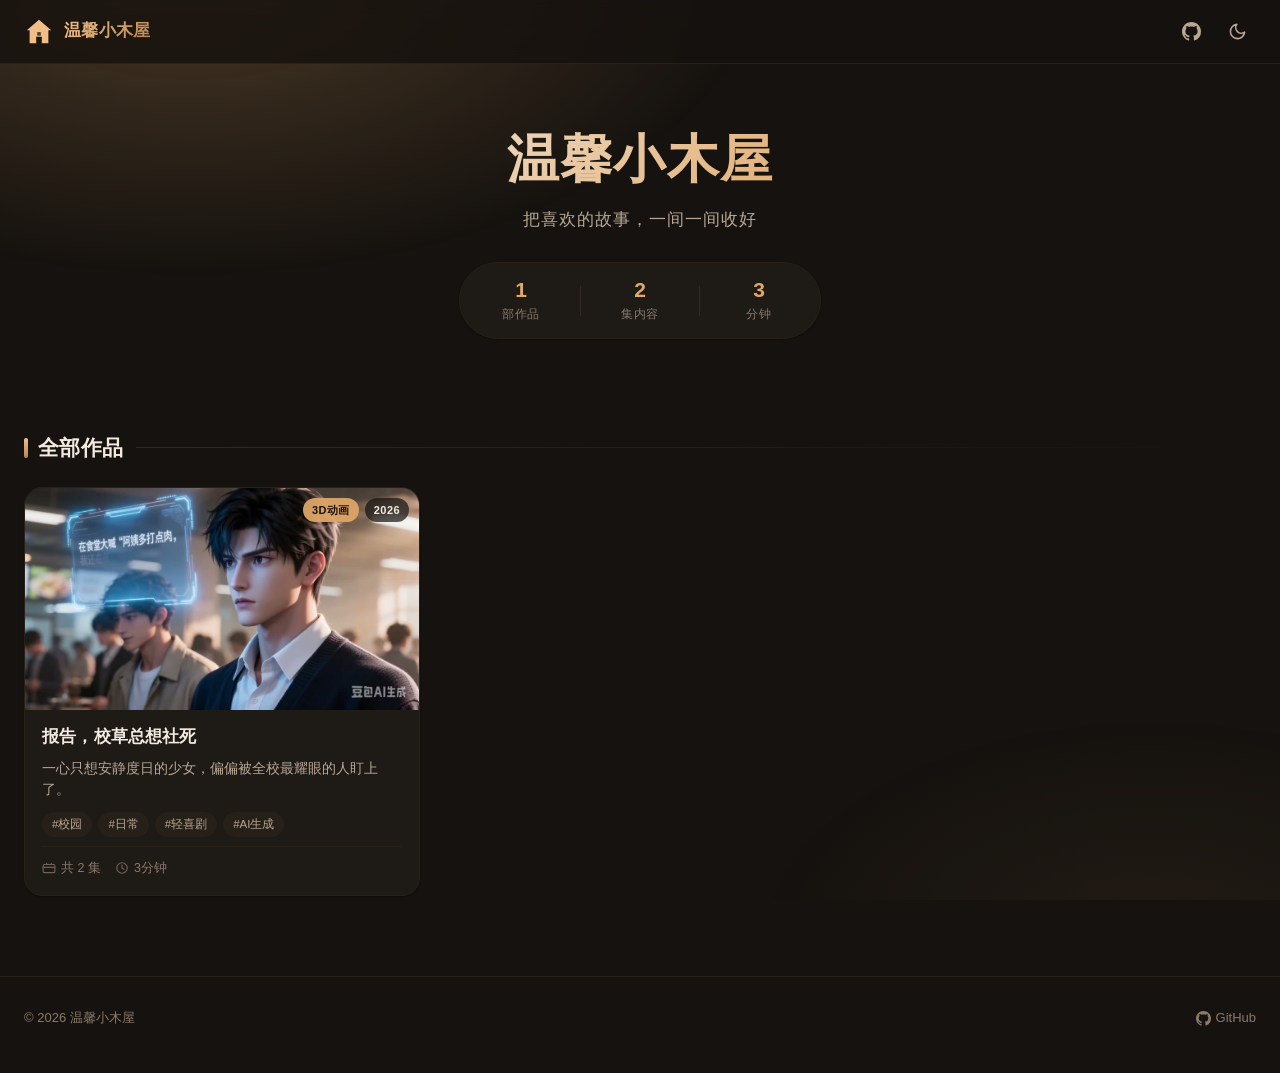
==== index.html @ 58aec969 "缓冲提示改为定时刷新，加载百分比不再卡住不动" ====
<!DOCTYPE html>
<html lang="zh-CN" data-theme="dark">
<head>
  <meta charset="UTF-8" />
  <meta name="viewport" content="width=device-width, initial-scale=1.0, viewport-fit=cover" />
  <title>温馨小木屋 · 我的动画作品</title>
  <meta name="description" content="温馨小木屋 —— 收录 AI 制作的动画短片作品，欢迎来看。" />
  <meta name="theme-color" content="#15120f" />
  <meta name="author" content="hi3612" />

  <!-- 分享到社交平台时的预览信息 -->
  <meta property="og:type" content="website" />
  <meta property="og:title" content="温馨小木屋 · 我的动画作品" />
  <meta property="og:description" content="把喜欢的故事，一间一间收好" />
  <meta property="og:url" content="https://hi3612.github.io" />

  <link rel="stylesheet" href="css/style.css?v=8" />
  <link rel="icon" href="data:image/svg+xml,%3Csvg xmlns='http://www.w3.org/2000/svg' viewBox='0 0 32 32'%3E%3Cpath d='M16 3 L29 14 L26 14 L26 28 L19 28 L19 21 L13 21 L13 28 L6 28 L6 14 L3 14 Z' fill='%23e0a869'/%3E%3C/svg%3E" />

  <!-- 在页面渲染前就把主题定好，避免闪白 -->
  <script>
    (function () {
      try {
        var saved = localStorage.getItem('wxm_theme');
        if (saved === 'light' || saved === 'dark') {
          document.documentElement.setAttribute('data-theme', saved);
        }
      } catch (e) {}
    })();
  </script>
</head>
<body>

  <!-- ============ 顶部导航 ============ -->
  <nav class="nav">
    <div class="nav-inner">
      <a class="nav-logo" href="index.html">
        <svg class="nav-logo-icon" viewBox="0 0 32 32" fill="none" aria-hidden="true">
          <path d="M16 3 L29 14 L26 14 L26 28 L19 28 L19 21 L13 21 L13 28 L6 28 L6 14 L3 14 Z"
                fill="url(#roofGrad)" />
          <rect x="14" y="16" width="4" height="4" rx="0.8" fill="#1a1408" opacity="0.7" />
          <defs>
            <linearGradient id="roofGrad" x1="0" y1="0" x2="32" y2="32">
              <stop offset="0%" stop-color="#f2c08a" />
              <stop offset="100%" stop-color="#c4773a" />
            </linearGradient>
          </defs>
        </svg>
        <span class="nav-logo-text" id="navSiteName">温馨小木屋</span>
      </a>

      <div class="nav-spacer"></div>

      <div class="nav-actions">
        <a class="icon-btn" id="githubLink" href="https://github.com" target="_blank" rel="noopener"
           title="去我的 GitHub 主页" aria-label="GitHub 主页">
          <svg viewBox="0 0 16 16" fill="currentColor" aria-hidden="true">
            <path d="M8 0C3.58 0 0 3.58 0 8c0 3.54 2.29 6.53 5.47 7.59.4.07.55-.17.55-.38 0-.19-.01-.82-.01-1.49-2.01.37-2.53-.49-2.69-.94-.09-.23-.48-.94-.82-1.13-.28-.15-.68-.52-.01-.53.63-.01 1.08.58 1.23.82.72 1.21 1.87.87 2.33.66.07-.52.28-.87.51-1.07-1.78-.2-3.64-.89-3.64-3.95 0-.87.31-1.59.82-2.15-.08-.2-.36-1.02.08-2.12 0 0 .67-.21 2.2.82.64-.18 1.32-.27 2-.27.68 0 1.36.09 2 .27 1.53-1.04 2.2-.82 2.2-.82.44 1.1.16 1.92.08 2.12.51.56.82 1.27.82 2.15 0 3.07-1.87 3.75-3.65 3.95.29.25.54.73.54 1.48 0 1.07-.01 1.93-.01 2.2 0 .21.15.46.55.38A8.01 8.01 0 0 0 16 8c0-4.42-3.58-8-8-8z"/>
          </svg>
        </a>

        <button class="icon-btn" id="themeToggle" title="切换浅色 / 深色" aria-label="切换主题">
          <svg class="theme-icon-sun" viewBox="0 0 24 24" fill="none" stroke="currentColor"
               stroke-width="2" stroke-linecap="round" stroke-linejoin="round" aria-hidden="true">
            <circle cx="12" cy="12" r="4.5" />
            <path d="M12 2v2M12 20v2M4.2 4.2l1.4 1.4M18.4 18.4l1.4 1.4M2 12h2M20 12h2M4.2 19.8l1.4-1.4M18.4 5.6l1.4-1.4" />
          </svg>
          <svg class="theme-icon-moon" viewBox="0 0 24 24" fill="none" stroke="currentColor"
               stroke-width="2" stroke-linecap="round" stroke-linejoin="round" aria-hidden="true">
            <path d="M21 12.8A9 9 0 1 1 11.2 3a7 7 0 0 0 9.8 9.8z" />
          </svg>
        </button>
      </div>
    </div>
  </nav>

  <!-- ============ 主体 ============ -->
  <main class="page">

    <!-- 顶部欢迎区 -->
    <header class="hero">
      <h1 class="hero-title" id="heroTitle">温馨小木屋</h1>
      <p class="hero-tagline" id="heroTagline">把喜欢的故事，一间一间收好</p>

      <div class="hero-stats" id="heroStats">
        <div class="hero-stat">
          <span class="hero-stat-num" id="statWorks">0</span>
          <span class="hero-stat-label">部作品</span>
        </div>
        <div class="hero-stat-divider"></div>
        <div class="hero-stat">
          <span class="hero-stat-num" id="statEps">0</span>
          <span class="hero-stat-label">集内容</span>
        </div>
        <div class="hero-stat-divider"></div>
        <div class="hero-stat">
          <span class="hero-stat-num" id="statTime">0</span>
          <span class="hero-stat-label">分钟</span>
        </div>
      </div>
    </header>

    <!-- 继续观看（没有观看记录时自动隐藏） -->
    <section id="continueSection" style="display: none;">
      <div class="section-head">
        <h2 class="section-title">继续观看</h2>
        <div class="section-line"></div>
      </div>
      <a class="continue-card" id="continueCard" href="#">
        <div class="continue-thumb">
          <img id="continueThumb" src="" alt="" />
        </div>
        <div class="continue-info">
          <div class="continue-title" id="continueTitle"></div>
          <div class="continue-meta" id="continueMeta"></div>
          <div class="continue-bar">
            <div class="continue-bar-fill" id="continueBarFill"></div>
          </div>
        </div>
        <div class="continue-go">
          <svg viewBox="0 0 24 24" fill="currentColor" aria-hidden="true">
            <path d="M8 5.5v13l11-6.5z" />
          </svg>
          <span>接着看</span>
        </div>
      </a>
    </section>

    <!-- 作品列表 -->
    <section>
      <div class="section-head">
        <h2 class="section-title">全部作品</h2>
        <div class="section-line"></div>
      </div>

      <div class="works-grid" id="worksGrid"></div>

      <div class="empty-state" id="emptyState" style="display: none;">
        <svg viewBox="0 0 24 24" fill="none" stroke="currentColor" stroke-width="1.5"
             stroke-linecap="round" stroke-linejoin="round" aria-hidden="true">
          <path d="M3 10.5 L12 3 L21 10.5 V20 a1 1 0 0 1 -1 1 H4 a1 1 0 0 1 -1 -1 Z" />
          <path d="M9 21 V14 h6 v7" />
        </svg>
        <p>小木屋还空着，作品正在路上～</p>
      </div>
    </section>

  </main>

  <!-- ============ 页脚 ============ -->
  <footer class="site-footer">
    <span>© <span id="footerYear">2026</span> 温馨小木屋</span>
    <div class="footer-spacer"></div>
    <a class="footer-link" id="footerGithub" href="https://github.com" target="_blank" rel="noopener">
      <svg viewBox="0 0 16 16" fill="currentColor" aria-hidden="true">
        <path d="M8 0C3.58 0 0 3.58 0 8c0 3.54 2.29 6.53 5.47 7.59.4.07.55-.17.55-.38 0-.19-.01-.82-.01-1.49-2.01.37-2.53-.49-2.69-.94-.09-.23-.48-.94-.82-1.13-.28-.15-.68-.52-.01-.53.63-.01 1.08.58 1.23.82.72 1.21 1.87.87 2.33.66.07-.52.28-.87.51-1.07-1.78-.2-3.64-.89-3.64-3.95 0-.87.31-1.59.82-2.15-.08-.2-.36-1.02.08-2.12 0 0 .67-.21 2.2.82.64-.18 1.32-.27 2-.27.68 0 1.36.09 2 .27 1.53-1.04 2.2-.82 2.2-.82.44 1.1.16 1.92.08 2.12.51.56.82 1.27.82 2.15 0 3.07-1.87 3.75-3.65 3.95.29.25.54.73.54 1.48 0 1.07-.01 1.93-.01 2.2 0 .21.15.46.55.38A8.01 8.01 0 0 0 16 8c0-4.42-3.58-8-8-8z"/>
      </svg>
      <span>GitHub</span>
    </a>
  </footer>

  <!-- 返回顶部 -->
  <button class="to-top" id="toTop" title="回到顶部" aria-label="回到顶部">
    <svg viewBox="0 0 24 24" fill="none" stroke="currentColor" stroke-width="2"
         stroke-linecap="round" stroke-linejoin="round" aria-hidden="true">
      <path d="M12 19V5M5 12l7-7 7 7" />
    </svg>
  </button>

  <script src="js/data.js?v=8"></script>
  <script src="js/common.js?v=8"></script>
  <script src="js/home.js?v=8"></script>
</body>
</html>
---- css/style.css ----
/* =========================================================
   《温馨小木屋》样式表
   配色：暖木色系，默认深色主题（看电影不刺眼）
   作者：为 hi3612 定制
   ========================================================= */

/* ---------- 主题变量 ---------- */
:root {
  /* 深色主题（默认）—— 像傍晚的木屋，壁炉还亮着 */
  --bg: #15120f;
  --bg-soft: #1c1815;
  --surface: #1e1a16;
  --surface-2: #262019;
  --surface-hover: #2c251d;
  --border: #322a22;
  --border-soft: #272119;

  --primary: #e0a869;
  --primary-bright: #f2c08a;
  --primary-dim: #b8844c;
  --primary-glow: rgba(224, 168, 105, 0.32);

  --text: #f3ebe0;
  --text-soft: #b8a795;
  --text-dim: #8a7a6a;

  --danger: #e06c5f;
  --success: #7fb069;

  --shadow-sm: 0 1px 2px rgba(0, 0, 0, 0.35);
  --shadow-md: 0 4px 16px rgba(0, 0, 0, 0.4);
  --shadow-lg: 0 12px 40px rgba(0, 0, 0, 0.5);
  --shadow-glow: 0 0 0 1px rgba(224, 168, 105, 0.2), 0 8px 32px rgba(224, 168, 105, 0.12);

  --radius-sm: 6px;
  --radius: 12px;
  --radius-lg: 18px;
  --radius-full: 999px;

  --nav-height: 64px;
  --content-max: 1400px;

  --ease: cubic-bezier(0.4, 0, 0.2, 1);
  --ease-out: cubic-bezier(0.16, 1, 0.3, 1);
  --transition: 0.25s var(--ease);

  --font-sans: -apple-system, BlinkMacSystemFont, 'Segoe UI', 'PingFang SC',
    'Hiragino Sans GB', 'Microsoft YaHei', 'Source Han Sans SC', 'Noto Sans CJK SC',
    'Helvetica Neue', Arial, sans-serif;
  --font-mono: 'SF Mono', 'Cascadia Code', Consolas, 'Courier New', monospace;
}

/* 浅色主题 —— 清晨的木屋，阳光从窗户照进来 */
[data-theme='light'] {
  --bg: #fbf6f0;
  --bg-soft: #f5ede3;
  --surface: #ffffff;
  --surface-2: #f9f3eb;
  --surface-hover: #f2e8dc;
  --border: #e6d9c9;
  --border-soft: #efe5d8;

  --primary: #c4773a;
  --primary-bright: #a85f28;
  --primary-dim: #e0a869;
  --primary-glow: rgba(196, 119, 58, 0.2);

  --text: #2e2418;
  --text-soft: #6d5c4a;
  --text-dim: #9a8875;

  --shadow-sm: 0 1px 2px rgba(90, 70, 50, 0.08);
  --shadow-md: 0 4px 16px rgba(90, 70, 50, 0.1);
  --shadow-lg: 0 12px 40px rgba(90, 70, 50, 0.14);
  --shadow-glow: 0 0 0 1px rgba(196, 119, 58, 0.15), 0 8px 32px rgba(196, 119, 58, 0.1);
}

/* ---------- 基础重置 ---------- */
*,
*::before,
*::after {
  box-sizing: border-box;
}

html {
  -webkit-text-size-adjust: 100%;
  scroll-behavior: smooth;
}

body {
  margin: 0;
  padding: 0;
  background: var(--bg);
  color: var(--text);
  font-family: var(--font-sans);
  font-size: 15px;
  line-height: 1.65;
  -webkit-font-smoothing: antialiased;
  -moz-osx-font-smoothing: grayscale;
  min-height: 100vh;
  transition: background-color 0.4s var(--ease), color 0.4s var(--ease);
}

/* 背景上淡淡的木纹光晕 */
body::before {
  content: '';
  position: fixed;
  inset: 0;
  pointer-events: none;
  z-index: 0;
  background:
    radial-gradient(ellipse 900px 500px at 15% -5%, var(--primary-glow), transparent 65%),
    radial-gradient(ellipse 700px 400px at 90% 105%, rgba(224, 168, 105, 0.08), transparent 60%);
  opacity: 0.85;
  transition: opacity 0.4s var(--ease);
}

[data-theme='light'] body::before {
  opacity: 0.5;
}

img {
  max-width: 100%;
  display: block;
}

a {
  color: inherit;
  text-decoration: none;
}

button {
  font-family: inherit;
  font-size: inherit;
  border: none;
  background: none;
  cursor: pointer;
  color: inherit;
}

/* 键盘无障碍：只在键盘操作时显示焦点环 */
:focus-visible {
  outline: 2px solid var(--primary);
  outline-offset: 2px;
  border-radius: var(--radius-sm);
}

/* 美化滚动条 */
::-webkit-scrollbar {
  width: 10px;
  height: 10px;
}
::-webkit-scrollbar-track {
  background: transparent;
}
::-webkit-scrollbar-thumb {
  background: var(--border);
  border-radius: var(--radius-full);
  border: 2px solid var(--bg);
}
::-webkit-scrollbar-thumb:hover {
  background: var(--primary-dim);
}

/* ---------- 顶部导航栏 ---------- */
.nav {
  position: sticky;
  top: 0;
  z-index: 100;
  height: var(--nav-height);
  display: flex;
  align-items: center;
  gap: 16px;
  padding: 0 24px;
  background: color-mix(in srgb, var(--bg) 82%, transparent);
  backdrop-filter: blur(16px) saturate(1.4);
  -webkit-backdrop-filter: blur(16px) saturate(1.4);
  border-bottom: 1px solid var(--border-soft);
}

.nav-inner {
  width: 100%;
  max-width: var(--content-max);
  margin: 0 auto;
  display: flex;
  align-items: center;
  gap: 16px;
}

.nav-logo {
  display: flex;
  align-items: center;
  gap: 10px;
  font-size: 17px;
  font-weight: 700;
  letter-spacing: 0.02em;
  white-space: nowrap;
  flex-shrink: 0;
}

.nav-logo-icon {
  width: 30px;
  height: 30px;
  flex-shrink: 0;
}

.nav-logo-text {
  background: linear-gradient(135deg, var(--primary-bright), var(--primary-dim));
  -webkit-background-clip: text;
  background-clip: text;
  -webkit-text-fill-color: transparent;
}

.nav-spacer {
  flex: 1;
}

.nav-actions {
  display: flex;
  align-items: center;
  gap: 8px;
  flex-shrink: 0;
}

/* 圆形图标按钮 */
.icon-btn {
  width: 38px;
  height: 38px;
  border-radius: var(--radius-full);
  display: flex;
  align-items: center;
  justify-content: center;
  color: var(--text-soft);
  transition: background-color var(--transition), color var(--transition),
    transform 0.15s var(--ease);
}

.icon-btn:hover {
  background: var(--surface-2);
  color: var(--primary);
}

.icon-btn:active {
  transform: scale(0.92);
}

.icon-btn svg {
  width: 19px;
  height: 19px;
}

/* 文字按钮 */
.btn {
  display: inline-flex;
  align-items: center;
  justify-content: center;
  gap: 7px;
  padding: 9px 18px;
  border-radius: var(--radius-full);
  font-size: 14px;
  font-weight: 600;
  white-space: nowrap;
  transition: all var(--transition);
  border: 1px solid transparent;
}

.btn svg {
  width: 17px;
  height: 17px;
  flex-shrink: 0;
}

.btn-primary {
  background: linear-gradient(135deg, var(--primary), var(--primary-dim));
  color: #1a1408;
  box-shadow: 0 2px 12px var(--primary-glow);
}

[data-theme='light'] .btn-primary {
  color: #fff;
}

.btn-primary:hover {
  filter: brightness(1.1);
  box-shadow: 0 4px 20px var(--primary-glow);
  transform: translateY(-1px);
}

.btn-ghost {
  background: var(--surface-2);
  color: var(--text-soft);
  border-color: var(--border);
}

.btn-ghost:hover {
  background: var(--surface-hover);
  color: var(--primary);
  border-color: var(--primary-dim);
}

.btn:active {
  transform: translateY(0) scale(0.98);
}

/* ---------- 页面容器 ---------- */
.page {
  position: relative;
  z-index: 1;
  max-width: var(--content-max);
  margin: 0 auto;
  padding: 0 24px 80px;
}

/* ---------- 首页 Hero 区 ---------- */
.hero {
  padding: 64px 0 48px;
  text-align: center;
}

.hero-title {
  font-size: clamp(32px, 6vw, 52px);
  font-weight: 800;
  letter-spacing: 0.02em;
  margin: 0 0 16px;
  line-height: 1.2;
  background: linear-gradient(135deg, var(--text) 20%, var(--primary) 70%, var(--primary-dim));
  -webkit-background-clip: text;
  background-clip: text;
  -webkit-text-fill-color: transparent;
}

.hero-tagline {
  font-size: clamp(14px, 2vw, 17px);
  color: var(--text-soft);
  margin: 0 0 28px;
  letter-spacing: 0.06em;
}

.hero-stats {
  display: inline-flex;
  align-items: center;
  gap: 28px;
  padding: 14px 30px;
  background: var(--surface);
  border: 1px solid var(--border-soft);
  border-radius: var(--radius-full);
  box-shadow: var(--shadow-sm);
}

.hero-stat {
  display: flex;
  flex-direction: column;
  align-items: center;
  gap: 2px;
  min-width: 62px;
}

.hero-stat-num {
  font-size: 21px;
  font-weight: 700;
  color: var(--primary);
  font-variant-numeric: tabular-nums;
  line-height: 1.2;
}

.hero-stat-label {
  font-size: 11.5px;
  color: var(--text-dim);
  letter-spacing: 0.08em;
}

.hero-stat-divider {
  width: 1px;
  height: 30px;
  background: var(--border);
}

/* ---------- 区块标题 ---------- */
.section-head {
  display: flex;
  align-items: center;
  gap: 12px;
  margin: 44px 0 22px;
}

.section-title {
  font-size: 21px;
  font-weight: 700;
  margin: 0;
  letter-spacing: 0.02em;
  display: flex;
  align-items: center;
  gap: 10px;
}

.section-title::before {
  content: '';
  width: 4px;
  height: 20px;
  border-radius: var(--radius-full);
  background: linear-gradient(180deg, var(--primary-bright), var(--primary-dim));
}

.section-line {
  flex: 1;
  height: 1px;
  background: linear-gradient(90deg, var(--border), transparent);
}

/* ---------- 作品卡片网格 ---------- */
.works-grid {
  display: grid;
  grid-template-columns: repeat(auto-fill, minmax(300px, 1fr));
  gap: 22px;
}

.work-card {
  position: relative;
  display: flex;
  flex-direction: column;
  background: var(--surface);
  border: 1px solid var(--border-soft);
  border-radius: var(--radius-lg);
  overflow: hidden;
  box-shadow: var(--shadow-sm);
  transition: transform 0.35s var(--ease-out), box-shadow 0.35s var(--ease-out),
    border-color 0.35s var(--ease);
  cursor: pointer;
  animation: card-in 0.55s var(--ease-out) backwards;
}

@keyframes card-in {
  from {
    opacity: 0;
    transform: translateY(18px);
  }
  to {
    opacity: 1;
    transform: translateY(0);
  }
}

.work-card:hover {
  transform: translateY(-6px);
  box-shadow: var(--shadow-lg), var(--shadow-glow);
  border-color: var(--primary-dim);
}

.work-cover-wrap {
  position: relative;
  aspect-ratio: 16 / 9;
  overflow: hidden;
  background: linear-gradient(135deg, var(--surface-2), var(--bg-soft));
}

.work-cover {
  width: 100%;
  height: 100%;
  object-fit: cover;
  transition: transform 0.6s var(--ease-out), filter 0.4s var(--ease);
}

.work-card:hover .work-cover {
  transform: scale(1.06);
}

/* 封面加载失败时的占位 */
.work-cover-fallback {
  position: absolute;
  inset: 0;
  display: flex;
  align-items: center;
  justify-content: center;
  flex-direction: column;
  gap: 10px;
  color: var(--text-dim);
  background: linear-gradient(135deg, var(--surface-2), var(--bg-soft));
}

.work-cover-fallback svg {
  width: 40px;
  height: 40px;
  opacity: 0.4;
}

/* 悬停时浮现的播放按钮 */
.work-play {
  position: absolute;
  inset: 0;
  display: flex;
  align-items: center;
  justify-content: center;
  background: linear-gradient(180deg, transparent 30%, rgba(0, 0, 0, 0.55));
  opacity: 0;
  transition: opacity 0.35s var(--ease);
}

.work-card:hover .work-play {
  opacity: 1;
}

.work-play-btn {
  width: 56px;
  height: 56px;
  border-radius: var(--radius-full);
  background: color-mix(in srgb, var(--primary) 92%, transparent);
  display: flex;
  align-items: center;
  justify-content: center;
  box-shadow: 0 6px 24px rgba(0, 0, 0, 0.4);
  transform: scale(0.8);
  transition: transform 0.35s var(--ease-out);
}

.work-card:hover .work-play-btn {
  transform: scale(1);
}

.work-play-btn svg {
  width: 24px;
  height: 24px;
  color: #1a1408;
  margin-left: 3px;
}

/* 封面右上角角标 */
.work-badges {
  position: absolute;
  top: 10px;
  right: 10px;
  display: flex;
  gap: 6px;
}

.badge {
  padding: 3px 9px;
  border-radius: var(--radius-full);
  font-size: 11px;
  font-weight: 600;
  letter-spacing: 0.04em;
  background: rgba(0, 0, 0, 0.62);
  color: #f3ebe0;
  backdrop-filter: blur(8px);
  -webkit-backdrop-filter: blur(8px);
}

.badge-primary {
  background: color-mix(in srgb, var(--primary) 92%, transparent);
  color: #1a1408;
}

.work-body {
  padding: 15px 17px 17px;
  display: flex;
  flex-direction: column;
  gap: 9px;
  flex: 1;
}

.work-title {
  font-size: 17px;
  font-weight: 700;
  margin: 0;
  line-height: 1.4;
  letter-spacing: 0.01em;
  transition: color var(--transition);
}

.work-card:hover .work-title {
  color: var(--primary);
}

.work-summary {
  font-size: 13.5px;
  color: var(--text-soft);
  margin: 0;
  line-height: 1.6;
  display: -webkit-box;
  -webkit-line-clamp: 2;
  line-clamp: 2;
  -webkit-box-orient: vertical;
  overflow: hidden;
  flex: 1;
}

.work-tags {
  display: flex;
  flex-wrap: wrap;
  gap: 6px;
  margin-top: 2px;
}

.tag {
  padding: 2px 9px;
  border-radius: var(--radius-full);
  font-size: 11.5px;
  color: var(--text-soft);
  background: var(--surface-2);
  border: 1px solid var(--border-soft);
  transition: all var(--transition);
}

.work-card:hover .tag {
  border-color: var(--border);
  color: var(--primary);
}

.work-meta {
  display: flex;
  align-items: center;
  gap: 14px;
  padding-top: 11px;
  margin-top: auto;
  border-top: 1px solid var(--border-soft);
  font-size: 12.5px;
  color: var(--text-dim);
}

.work-meta-item {
  display: flex;
  align-items: center;
  gap: 5px;
}

.work-meta-item svg {
  width: 14px;
  height: 14px;
  opacity: 0.75;
}

/* ---------- 继续观看 ---------- */
.continue-card {
  display: flex;
  align-items: center;
  gap: 16px;
  padding: 14px;
  background: var(--surface);
  border: 1px solid var(--border-soft);
  border-radius: var(--radius-lg);
  box-shadow: var(--shadow-sm);
  transition: transform 0.3s var(--ease-out), box-shadow 0.3s var(--ease-out),
    border-color 0.3s var(--ease);
  overflow: hidden;
}

.continue-card:hover {
  transform: translateY(-3px);
  border-color: var(--primary-dim);
  box-shadow: var(--shadow-md), var(--shadow-glow);
}

.continue-thumb {
  width: 160px;
  aspect-ratio: 16 / 9;
  border-radius: var(--radius);
  overflow: hidden;
  flex-shrink: 0;
  background: var(--surface-2);
}

.continue-thumb img {
  width: 100%;
  height: 100%;
  object-fit: cover;
}

.continue-info {
  flex: 1;
  min-width: 0;
  display: flex;
  flex-direction: column;
  gap: 7px;
}

.continue-title {
  font-size: 16px;
  font-weight: 700;
  letter-spacing: 0.01em;
  white-space: nowrap;
  overflow: hidden;
  text-overflow: ellipsis;
}

.continue-meta {
  font-size: 13px;
  color: var(--text-dim);
}

.continue-bar {
  height: 4px;
  border-radius: var(--radius-full);
  background: var(--surface-2);
  overflow: hidden;
  max-width: 320px;
}

.continue-bar-fill {
  height: 100%;
  width: 0;
  border-radius: var(--radius-full);
  background: linear-gradient(90deg, var(--primary-dim), var(--primary-bright));
  transition: width 0.6s var(--ease-out);
}

.continue-go {
  display: flex;
  align-items: center;
  gap: 7px;
  padding: 9px 18px;
  border-radius: var(--radius-full);
  background: linear-gradient(135deg, var(--primary), var(--primary-dim));
  color: #1a1408;
  font-size: 14px;
  font-weight: 700;
  flex-shrink: 0;
  transition: filter var(--transition);
  box-shadow: 0 2px 12px var(--primary-glow);
}

[data-theme='light'] .continue-go {
  color: #fff;
}

.continue-card:hover .continue-go {
  filter: brightness(1.1);
}

.continue-go svg {
  width: 16px;
  height: 16px;
}

/* 手机上的继续观看：缩略图变小，"接着看"只留图标 */
@media (max-width: 640px) {
  .continue-card {
    gap: 12px;
    padding: 11px;
  }

  .continue-thumb {
    width: 104px;
  }

  .continue-title {
    font-size: 14.5px;
  }

  .continue-meta {
    font-size: 12px;
  }

  .continue-go {
    padding: 8px 13px;
    font-size: 13px;
  }

  .continue-go span {
    display: none;
  }

  .continue-bar {
    max-width: none;
  }
}

/* ---------- 空状态 ---------- */
.empty-state {
  padding: 70px 24px;
  text-align: center;
  color: var(--text-dim);
  background: var(--surface);
  border: 1px dashed var(--border);
  border-radius: var(--radius-lg);
}

.empty-state svg {
  width: 52px;
  height: 52px;
  opacity: 0.3;
  margin-bottom: 14px;
}

.empty-state p {
  margin: 0;
  font-size: 14.5px;
}

/* =========================================================
   播放页
   ========================================================= */

.watch-layout {
  display: grid;
  grid-template-columns: minmax(0, 1fr) 372px;
  gap: 24px;
  padding-top: 22px;
  align-items: start;
}

/* ---------- 左侧：播放器区 ---------- */
.player-column {
  min-width: 0;
  display: flex;
  flex-direction: column;
  gap: 18px;
}

.player-shell {
  position: relative;
  width: 100%;
  aspect-ratio: 16 / 9;
  background: #000;
  border-radius: var(--radius);
  overflow: hidden;
  box-shadow: var(--shadow-lg);
  border: 1px solid var(--border-soft);
}

.player-shell video {
  width: 100%;
  height: 100%;
  display: block;
  background: #000;
  object-fit: contain;
}

/* 播放器加载遮罩 —— 半透明，让底下的封面图透出来 */
.player-loading {
  position: absolute;
  inset: 0;
  display: none;
  align-items: center;
  justify-content: center;
  flex-direction: column;
  gap: 14px;
  background: rgba(0, 0, 0, 0.42);
  color: #f3ebe0;
  z-index: 5;
}

.player-loading.show {
  display: flex;
}

.spinner {
  width: 42px;
  height: 42px;
  border: 3px solid rgba(243, 235, 224, 0.2);
  border-top-color: var(--primary);
  border-radius: 50%;
  animation: spin 0.9s linear infinite;
}

@keyframes spin {
  to {
    transform: rotate(360deg);
  }
}

.player-loading-text {
  font-size: 13.5px;
  letter-spacing: 0.05em;
  color: rgba(243, 235, 224, 0.85);
}

/* 视频出错提示 */
.player-error {
  position: absolute;
  inset: 0;
  display: none;
  align-items: center;
  justify-content: center;
  flex-direction: column;
  gap: 12px;
  padding: 30px;
  text-align: center;
  background: rgba(20, 12, 8, 0.94);
  color: #f3ebe0;
  z-index: 6;
}

.player-error.show {
  display: flex;
}

.player-error svg {
  width: 44px;
  height: 44px;
  color: var(--danger);
}

.player-error-title {
  font-size: 16px;
  font-weight: 700;
}

.player-error-desc {
  font-size: 13px;
  color: rgba(243, 235, 224, 0.65);
  max-width: 420px;
  line-height: 1.7;
}

.player-error-path {
  font-family: var(--font-mono);
  font-size: 12px;
  padding: 3px 9px;
  background: rgba(255, 255, 255, 0.08);
  border-radius: var(--radius-sm);
  word-break: break-all;
}

/* 自动连播提示条 */
.autonext-toast {
  position: absolute;
  left: 16px;
  bottom: 76px;
  display: none;
  align-items: center;
  gap: 12px;
  padding: 11px 16px;
  background: rgba(20, 16, 12, 0.93);
  border: 1px solid var(--border);
  border-radius: var(--radius);
  color: #f3ebe0;
  font-size: 13.5px;
  z-index: 7;
  box-shadow: var(--shadow-lg);
  animation: toast-in 0.35s var(--ease-out);
}

.autonext-toast.show {
  display: flex;
}

@keyframes toast-in {
  from {
    opacity: 0;
    transform: translateY(10px);
  }
  to {
    opacity: 1;
    transform: translateY(0);
  }
}

.autonext-countdown {
  font-weight: 700;
  color: var(--primary);
  font-variant-numeric: tabular-nums;
  min-width: 18px;
  text-align: center;
}

.autonext-btn {
  padding: 5px 13px;
  border-radius: var(--radius-full);
  background: var(--primary);
  color: #1a1408;
  font-size: 12.5px;
  font-weight: 700;
  transition: filter var(--transition);
}

.autonext-btn:hover {
  filter: brightness(1.12);
}

.autonext-cancel {
  color: rgba(243, 235, 224, 0.6);
  font-size: 12.5px;
  transition: color var(--transition);
}

.autonext-cancel:hover {
  color: #f3ebe0;
}

/* ---------- 视频标题区 ---------- */
.watch-title-block {
  display: flex;
  flex-direction: column;
  gap: 11px;
}

.watch-title {
  font-size: clamp(19px, 2.6vw, 24px);
  font-weight: 700;
  margin: 0;
  line-height: 1.4;
  letter-spacing: 0.01em;
}

.watch-subline {
  display: flex;
  align-items: center;
  flex-wrap: wrap;
  gap: 8px 16px;
  font-size: 13px;
  color: var(--text-dim);
}

.watch-subline-item {
  display: flex;
  align-items: center;
  gap: 5px;
}

.watch-subline-item svg {
  width: 14px;
  height: 14px;
  opacity: 0.8;
}

/* 播放器下方操作条 */
.watch-actions {
  display: flex;
  align-items: center;
  flex-wrap: wrap;
  gap: 9px;
  padding: 13px 0;
  border-top: 1px solid var(--border-soft);
  border-bottom: 1px solid var(--border-soft);
}

.action-btn {
  display: inline-flex;
  align-items: center;
  gap: 7px;
  padding: 8px 15px;
  border-radius: var(--radius-full);
  font-size: 13.5px;
  font-weight: 600;
  color: var(--text-soft);
  background: var(--surface-2);
  border: 1px solid var(--border-soft);
  transition: all var(--transition);
}

.action-btn svg {
  width: 16px;
  height: 16px;
  transition: transform 0.3s var(--ease-out);
}

.action-btn:hover {
  background: var(--surface-hover);
  color: var(--primary);
  border-color: var(--primary-dim);
}

.action-btn.active {
  color: var(--primary);
  border-color: var(--primary-dim);
  background: color-mix(in srgb, var(--primary) 14%, var(--surface-2));
}

.action-btn.active svg {
  transform: scale(1.12);
}

.action-btn.liked svg {
  fill: var(--primary);
}

.action-btn:active svg {
  transform: scale(0.88);
}

.action-spacer {
  flex: 1;
}

/* 集数切换按钮（上一集/下一集） */
.epnav-btn {
  display: inline-flex;
  align-items: center;
  gap: 6px;
  padding: 8px 15px;
  border-radius: var(--radius-full);
  font-size: 13.5px;
  font-weight: 600;
  color: var(--text-soft);
  background: var(--surface-2);
  border: 1px solid var(--border-soft);
  transition: all var(--transition);
}

.epnav-btn svg {
  width: 16px;
  height: 16px;
}

.epnav-btn:hover:not(:disabled) {
  background: var(--surface-hover);
  color: var(--primary);
  border-color: var(--primary-dim);
}

.epnav-btn:disabled {
  opacity: 0.35;
  cursor: not-allowed;
}

/* ---------- 右侧栏 ---------- */
.side-column {
  position: sticky;
  top: calc(var(--nav-height) + 22px);
  display: flex;
  flex-direction: column;
  gap: 16px;
  max-height: calc(100vh - var(--nav-height) - 44px);
}

/* 信息面板（简介 / 评论 切换）*/
.info-panel {
  background: var(--surface);
  border: 1px solid var(--border-soft);
  border-radius: var(--radius);
  overflow: hidden;
  display: flex;
  flex-direction: column;
  flex: 1;
  min-height: 0;
  box-shadow: var(--shadow-sm);
}

.tabs {
  display: flex;
  align-items: center;
  gap: 4px;
  padding: 10px 12px 0;
  border-bottom: 1px solid var(--border-soft);
  flex-shrink: 0;
}

.tab {
  position: relative;
  padding: 9px 14px 12px;
  font-size: 14.5px;
  font-weight: 600;
  color: var(--text-dim);
  transition: color var(--transition);
  border-radius: var(--radius-sm) var(--radius-sm) 0 0;
}

.tab:hover {
  color: var(--text-soft);
  background: var(--surface-2);
}

.tab.active {
  color: var(--primary);
}

.tab::after {
  content: '';
  position: absolute;
  left: 12px;
  right: 12px;
  bottom: -1px;
  height: 2.5px;
  border-radius: var(--radius-full);
  background: var(--primary);
  transform: scaleX(0);
  transition: transform 0.3s var(--ease-out);
}

.tab.active::after {
  transform: scaleX(1);
}

.tab-count {
  font-size: 12px;
  color: var(--text-dim);
  margin-left: 4px;
  font-variant-numeric: tabular-nums;
}

.tab-spacer {
  flex: 1;
}

.tab-panels {
  flex: 1;
  overflow-y: auto;
  min-height: 0;
}

.tab-panel {
  display: none;
  padding: 17px;
  animation: panel-in 0.3s var(--ease-out);
}

.tab-panel.active {
  display: block;
}

@keyframes panel-in {
  from {
    opacity: 0;
    transform: translateY(6px);
  }
  to {
    opacity: 1;
    transform: translateY(0);
  }
}

/* ---------- 简介内容 ---------- */
.synopsis-meta {
  display: flex;
  flex-wrap: wrap;
  gap: 6px;
  margin-bottom: 14px;
}

.synopsis-text {
  position: relative;
  font-size: 14px;
  line-height: 1.85;
  color: var(--text-soft);
  white-space: pre-wrap;
  word-break: break-word;
  /* 默认只显示约 5 行，多出来的折叠起来 */
  max-height: 9.25em;
  overflow: hidden;
  transition: max-height 0.42s var(--ease-out);
}

/* 展开状态：显示全文 */
.synopsis-text.expanded {
  max-height: 200em;
}

/* 折叠时底部盖一层渐变，暗示"下面还有内容" */
.synopsis-text::after {
  content: '';
  position: absolute;
  left: 0;
  right: 0;
  bottom: 0;
  height: 2.7em;
  background: linear-gradient(180deg, transparent, var(--surface) 88%);
  pointer-events: none;
  opacity: 1;
  transition: opacity 0.3s var(--ease);
}

.synopsis-text.expanded::after {
  opacity: 0;
}

/* 展开 / 收起按钮 */
.synopsis-toggle {
  display: inline-flex;
  align-items: center;
  gap: 5px;
  margin-top: 9px;
  padding: 6px 13px;
  border-radius: var(--radius-full);
  font-size: 12.5px;
  font-weight: 600;
  color: var(--primary);
  background: var(--surface-2);
  border: 1px solid var(--border-soft);
  transition: background-color var(--transition), border-color var(--transition),
    transform 0.15s var(--ease);
}

.synopsis-toggle:hover {
  background: var(--surface-hover);
  border-color: var(--primary-dim);
}

.synopsis-toggle:active {
  transform: scale(0.96);
}

.synopsis-toggle svg {
  width: 13px;
  height: 13px;
  transition: transform 0.35s var(--ease-out);
}

.synopsis-toggle.expanded svg {
  transform: rotate(180deg);
}

.synopsis-divider {
  height: 1px;
  background: var(--border-soft);
  margin: 17px 0;
}

.synopsis-author {
  display: flex;
  align-items: center;
  gap: 11px;
}

.author-avatar {
  width: 40px;
  height: 40px;
  border-radius: var(--radius-full);
  background: linear-gradient(135deg, var(--primary), var(--primary-dim));
  display: flex;
  align-items: center;
  justify-content: center;
  font-weight: 700;
  font-size: 16px;
  color: #1a1408;
  flex-shrink: 0;
  overflow: hidden;
}

.author-avatar img {
  width: 100%;
  height: 100%;
  object-fit: cover;
}

.author-info {
  display: flex;
  flex-direction: column;
  gap: 1px;
  min-width: 0;
}

.author-name {
  font-size: 14px;
  font-weight: 600;
  color: var(--text);
}

.author-desc {
  font-size: 12px;
  color: var(--text-dim);
}

/* ---------- 选集列表 ---------- */
.episodes-panel {
  background: var(--surface);
  border: 1px solid var(--border-soft);
  border-radius: var(--radius);
  overflow: hidden;
  flex-shrink: 0;
  display: flex;
  flex-direction: column;
  max-height: 46%;
  box-shadow: var(--shadow-sm);
}

.episodes-head {
  display: flex;
  align-items: center;
  gap: 10px;
  padding: 13px 16px;
  border-bottom: 1px solid var(--border-soft);
  flex-shrink: 0;
}

.episodes-head-title {
  font-size: 14.5px;
  font-weight: 700;
  letter-spacing: 0.02em;
}

.episodes-head-count {
  font-size: 12px;
  color: var(--text-dim);
  font-variant-numeric: tabular-nums;
}

.episodes-list {
  overflow-y: auto;
  padding: 7px;
  display: flex;
  flex-direction: column;
  gap: 3px;
  min-height: 0;
}

.episode-item {
  display: flex;
  align-items: center;
  gap: 11px;
  padding: 10px 12px;
  border-radius: var(--radius-sm);
  cursor: pointer;
  transition: background-color var(--transition), color var(--transition);
  border: 1px solid transparent;
  text-align: left;
  width: 100%;
  position: relative;
}

.episode-item:hover {
  background: var(--surface-2);
}

.episode-item.active {
  background: color-mix(in srgb, var(--primary) 15%, var(--surface-2));
  border-color: var(--primary-dim);
}

.episode-num {
  width: 26px;
  height: 26px;
  border-radius: var(--radius-sm);
  display: flex;
  align-items: center;
  justify-content: center;
  font-size: 12.5px;
  font-weight: 700;
  color: var(--text-dim);
  background: var(--surface-2);
  flex-shrink: 0;
  font-variant-numeric: tabular-nums;
  transition: all var(--transition);
}

.episode-item.active .episode-num {
  background: var(--primary);
  color: #1a1408;
}

.episode-info {
  flex: 1;
  min-width: 0;
  display: flex;
  flex-direction: column;
  gap: 1px;
}

.episode-name {
  font-size: 13.5px;
  font-weight: 500;
  color: var(--text-soft);
  white-space: nowrap;
  overflow: hidden;
  text-overflow: ellipsis;
  transition: color var(--transition);
}

.episode-item:hover .episode-name {
  color: var(--text);
}

.episode-item.active .episode-name {
  color: var(--primary);
  font-weight: 600;
}

.episode-duration {
  font-size: 11.5px;
  color: var(--text-dim);
  flex-shrink: 0;
  font-variant-numeric: tabular-nums;
}

/* 正在播放的小音波动画 */
.episode-playing {
  display: none;
  align-items: flex-end;
  gap: 2px;
  height: 13px;
  width: 14px;
  flex-shrink: 0;
}

.episode-item.active .episode-playing {
  display: flex;
}

.episode-item.active .episode-duration {
  display: none;
}

.episode-playing span {
  width: 3px;
  border-radius: 1px;
  background: var(--primary);
  animation: wave 0.9s ease-in-out infinite;
}

.episode-playing span:nth-child(1) {
  height: 45%;
  animation-delay: 0s;
}
.episode-playing span:nth-child(2) {
  height: 100%;
  animation-delay: 0.18s;
}
.episode-playing span:nth-child(3) {
  height: 65%;
  animation-delay: 0.36s;
}

@keyframes wave {
  0%,
  100% {
    transform: scaleY(0.45);
  }
  50% {
    transform: scaleY(1);
  }
}

/* 已看完的标记 */
.episode-item.watched .episode-num::after {
  content: '';
  position: absolute;
  inset: 0;
  border-radius: inherit;
}

/* ---------- 评论面板 ---------- */
.comments-wrap {
  min-height: 120px;
}

.giscus-hint {
  padding: 24px 18px;
  text-align: center;
  color: var(--text-dim);
  font-size: 13.5px;
  line-height: 1.8;
}

.giscus-hint strong {
  color: var(--primary);
  font-weight: 600;
}

.giscus-hint code {
  font-family: var(--font-mono);
  font-size: 12.5px;
  padding: 2px 6px;
  background: var(--surface-2);
  border: 1px solid var(--border-soft);
  border-radius: var(--radius-sm);
  color: var(--text-soft);
}

/* ---------- 底部 ---------- */
.site-footer {
  position: relative;
  z-index: 1;
  max-width: var(--content-max);
  margin: 0 auto;
  padding: 30px 24px 44px;
  border-top: 1px solid var(--border-soft);
  display: flex;
  align-items: center;
  flex-wrap: wrap;
  gap: 12px 20px;
  font-size: 13px;
  color: var(--text-dim);
}

.footer-spacer {
  flex: 1;
}

.footer-link {
  color: var(--text-dim);
  transition: color var(--transition);
  display: inline-flex;
  align-items: center;
  gap: 5px;
}

.footer-link:hover {
  color: var(--primary);
}

.footer-link svg {
  width: 15px;
  height: 15px;
}

/* ---------- 返回顶部 ---------- */
.to-top {
  position: fixed;
  right: 26px;
  bottom: 26px;
  width: 44px;
  height: 44px;
  border-radius: var(--radius-full);
  background: var(--surface);
  border: 1px solid var(--border);
  color: var(--text-soft);
  display: flex;
  align-items: center;
  justify-content: center;
  box-shadow: var(--shadow-md);
  opacity: 0;
  visibility: hidden;
  transform: translateY(12px);
  transition: all 0.3s var(--ease-out);
  z-index: 90;
}

.to-top.show {
  opacity: 1;
  visibility: visible;
  transform: translateY(0);
}

.to-top:hover {
  color: var(--primary);
  border-color: var(--primary-dim);
  transform: translateY(-3px);
}

.to-top svg {
  width: 20px;
  height: 20px;
}

/* ---------- 主题切换按钮动画 ---------- */
.theme-icon-sun,
.theme-icon-moon {
  transition: transform 0.4s var(--ease-out), opacity 0.3s var(--ease);
}

[data-theme='light'] .theme-icon-moon {
  display: none;
}

[data-theme='dark'] .theme-icon-sun,
:root:not([data-theme]) .theme-icon-sun {
  display: none;
}

/* ---------- 键盘快捷键提示 ---------- */
.kbd-hint {
  position: absolute;
  right: 12px;
  top: 12px;
  display: flex;
  gap: 6px;
  opacity: 0;
  transition: opacity 0.3s var(--ease);
  z-index: 4;
  pointer-events: none;
}

.player-shell:hover .kbd-hint {
  opacity: 0.75;
}

.kbd {
  font-family: var(--font-mono);
  font-size: 10.5px;
  padding: 2px 6px;
  border-radius: 4px;
  background: rgba(0, 0, 0, 0.55);
  color: rgba(243, 235, 224, 0.9);
  border: 1px solid rgba(255, 255, 255, 0.14);
  backdrop-filter: blur(6px);
  -webkit-backdrop-filter: blur(6px);
}

/* =========================================================
   响应式
   ========================================================= */

/* 中等屏幕：右侧栏变窄 */
@media (max-width: 1180px) {
  .watch-layout {
    grid-template-columns: minmax(0, 1fr) 320px;
    gap: 18px;
  }
}

/* 窄屏 / 平板：右侧栏移到下方 */
@media (max-width: 940px) {
  .watch-layout {
    grid-template-columns: minmax(0, 1fr);
    gap: 18px;
  }

  .side-column {
    position: static;
    max-height: none;
  }

  .info-panel {
    max-height: 440px;
  }

  .episodes-panel {
    max-height: 340px;
  }
}

/* 手机 */
@media (max-width: 640px) {
  :root {
    --nav-height: 56px;
  }

  .nav {
    padding: 0 14px;
    gap: 10px;
  }

  .nav-logo-text {
    font-size: 15px;
  }

  .page {
    padding: 0 14px 60px;
  }

  .hero {
    padding: 38px 0 30px;
  }

  .hero-stats {
    gap: 16px;
    padding: 12px 20px;
  }

  .hero-stat {
    min-width: 52px;
  }

  .hero-stat-num {
    font-size: 18px;
  }

  .works-grid {
    grid-template-columns: 1fr;
    gap: 16px;
  }

  .watch-layout {
    padding-top: 14px;
  }

  .watch-actions {
    gap: 7px;
  }

  /* 手机上把次要操作收起，避免刷屏 */
  .action-btn .action-label-optional,
  .epnav-btn .epnav-label {
    display: none;
  }

  .action-btn,
  .epnav-btn {
    padding: 8px 12px;
  }

  .tabs {
    padding: 8px 8px 0;
  }

  .tab {
    padding: 8px 11px 11px;
    font-size: 14px;
  }

  .to-top {
    right: 16px;
    bottom: 16px;
    width: 40px;
    height: 40px;
  }

  .site-footer {
    padding: 22px 14px 34px;
    font-size: 12.5px;
  }

  .autonext-toast {
    left: 10px;
    right: 10px;
    bottom: 62px;
    font-size: 12.5px;
    padding: 10px 12px;
  }
}

/* 超小屏 */
@media (max-width: 380px) {
  .hero-stats {
    flex-wrap: wrap;
    gap: 10px 14px;
  }

  .hero-stat-divider {
    display: none;
  }
}

/* ---------- 无障碍：尊重"减少动效"设置 ---------- */
@media (prefers-reduced-motion: reduce) {
  *,
  *::before,
  *::after {
    animation-duration: 0.01ms !important;
    animation-iteration-count: 1 !important;
    transition-duration: 0.01ms !important;
    scroll-behavior: auto !important;
  }
}

/* =========================================================
   手机 / 平板性能优化
   关掉最耗性能的视觉效果，换来电量和流畅度
   ========================================================= */

@media (max-width: 940px) {
  /* ① 固定定位的大面积光晕，手机滚动时每帧都要重绘 —— 简化它 */
  body::before {
    background: radial-gradient(
      ellipse 640px 360px at 50% -8%,
      var(--primary-glow),
      transparent 70%
    );
    opacity: 0.45;
  }

  /* ② 毛玻璃（backdrop-filter）是手机性能头号杀手 —— 换成半透明纯色 */
  .nav {
    backdrop-filter: none;
    -webkit-backdrop-filter: none;
    background: color-mix(in srgb, var(--bg) 94%, transparent);
  }

  .badge,
  .kbd,
  .pc-bigplay {
    backdrop-filter: none;
    -webkit-backdrop-filter: none;
  }

  /* ③ 悬停效果在触屏上没有意义，关掉省渲染 */
  .work-card:hover {
    transform: none;
    box-shadow: var(--shadow-md);
  }

  .work-card:hover .work-cover {
    transform: none;
  }

  /* ④ 卡片入场动画缩短，减少手机首屏压力 */
  .work-card {
    animation-duration: 0.3s;
  }

  /* ⑤ 播放器控制条用 GPU 加速合成层，切换更跟手 */
  .pc-bar {
    will-change: opacity, transform;
  }
}

/* ---------- 打印时隐藏播放器 ---------- */
@media print {
  .nav,
  .player-shell,
  .to-top,
  .site-footer {
    display: none;
  }
}
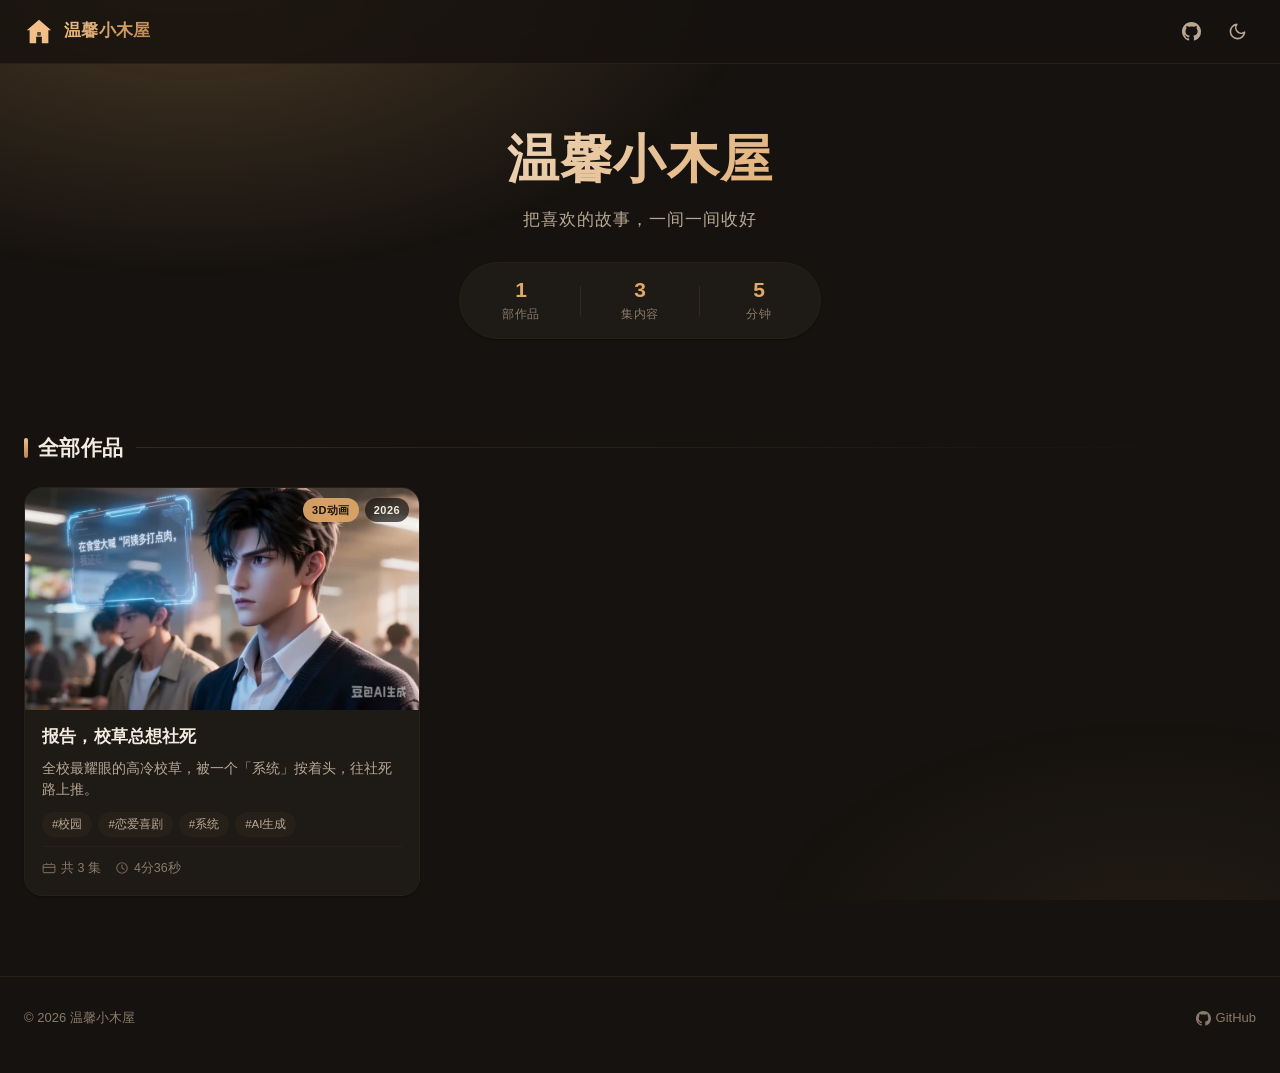
==== commit cfb9c356: "新增第3集《体育课社死・海贼王》；按官方分镜脚本修正前两集标题和简介" ====
--- a/index.html
+++ b/index.html
@@ -14,7 +14,7 @@
   <meta property="og:description" content="把喜欢的故事，一间一间收好" />
   <meta property="og:url" content="https://hi3612.github.io" />
 
-  <link rel="stylesheet" href="css/style.css?v=8" />
+  <link rel="stylesheet" href="css/style.css?v=11" />
   <link rel="icon" href="data:image/svg+xml,%3Csvg xmlns='http://www.w3.org/2000/svg' viewBox='0 0 32 32'%3E%3Cpath d='M16 3 L29 14 L26 14 L26 28 L19 28 L19 21 L13 21 L13 28 L6 28 L6 14 L3 14 Z' fill='%23e0a869'/%3E%3C/svg%3E" />
 
   <!-- 在页面渲染前就把主题定好，避免闪白 -->
@@ -167,8 +167,8 @@
     </svg>
   </button>
 
-  <script src="js/data.js?v=8"></script>
-  <script src="js/common.js?v=8"></script>
-  <script src="js/home.js?v=8"></script>
+  <script src="js/data.js?v=11"></script>
+  <script src="js/common.js?v=11"></script>
+  <script src="js/home.js?v=11"></script>
 </body>
 </html>
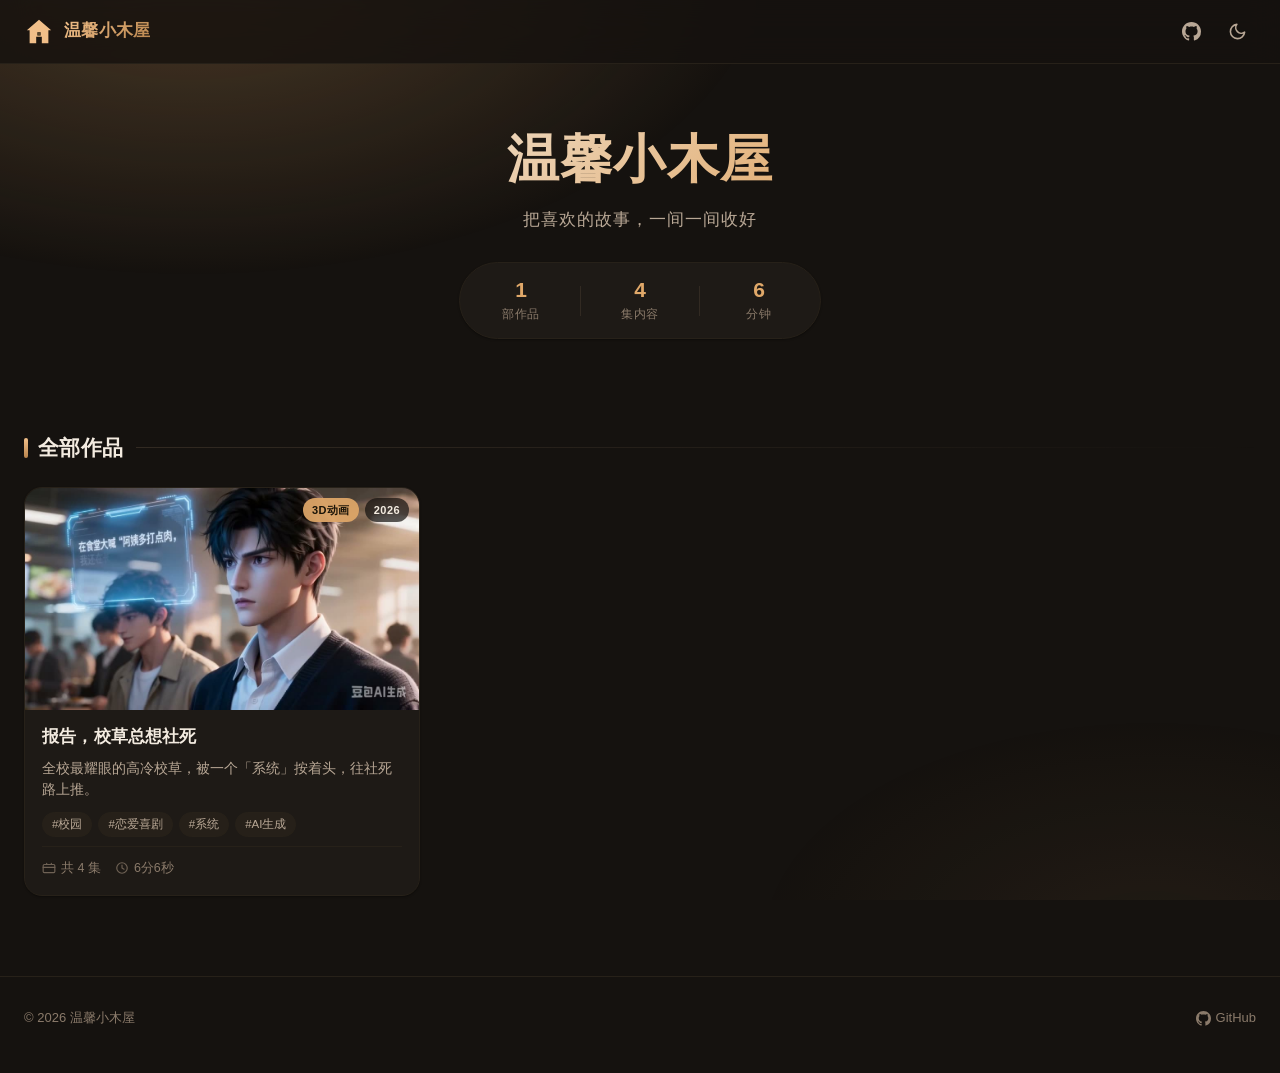
==== commit 46b47ef2: "新增第4集《打嗝失控・全校直播》；播放倍速改为弹出菜单自由选择" ====
--- a/index.html
+++ b/index.html
@@ -14,7 +14,7 @@
   <meta property="og:description" content="把喜欢的故事，一间一间收好" />
   <meta property="og:url" content="https://hi3612.github.io" />
 
-  <link rel="stylesheet" href="css/style.css?v=11" />
+  <link rel="stylesheet" href="css/style.css?v=12" />
   <link rel="icon" href="data:image/svg+xml,%3Csvg xmlns='http://www.w3.org/2000/svg' viewBox='0 0 32 32'%3E%3Cpath d='M16 3 L29 14 L26 14 L26 28 L19 28 L19 21 L13 21 L13 28 L6 28 L6 14 L3 14 Z' fill='%23e0a869'/%3E%3C/svg%3E" />
 
   <!-- 在页面渲染前就把主题定好，避免闪白 -->
@@ -167,8 +167,8 @@
     </svg>
   </button>
 
-  <script src="js/data.js?v=11"></script>
-  <script src="js/common.js?v=11"></script>
-  <script src="js/home.js?v=11"></script>
+  <script src="js/data.js?v=12"></script>
+  <script src="js/common.js?v=12"></script>
+  <script src="js/home.js?v=12"></script>
 </body>
 </html>
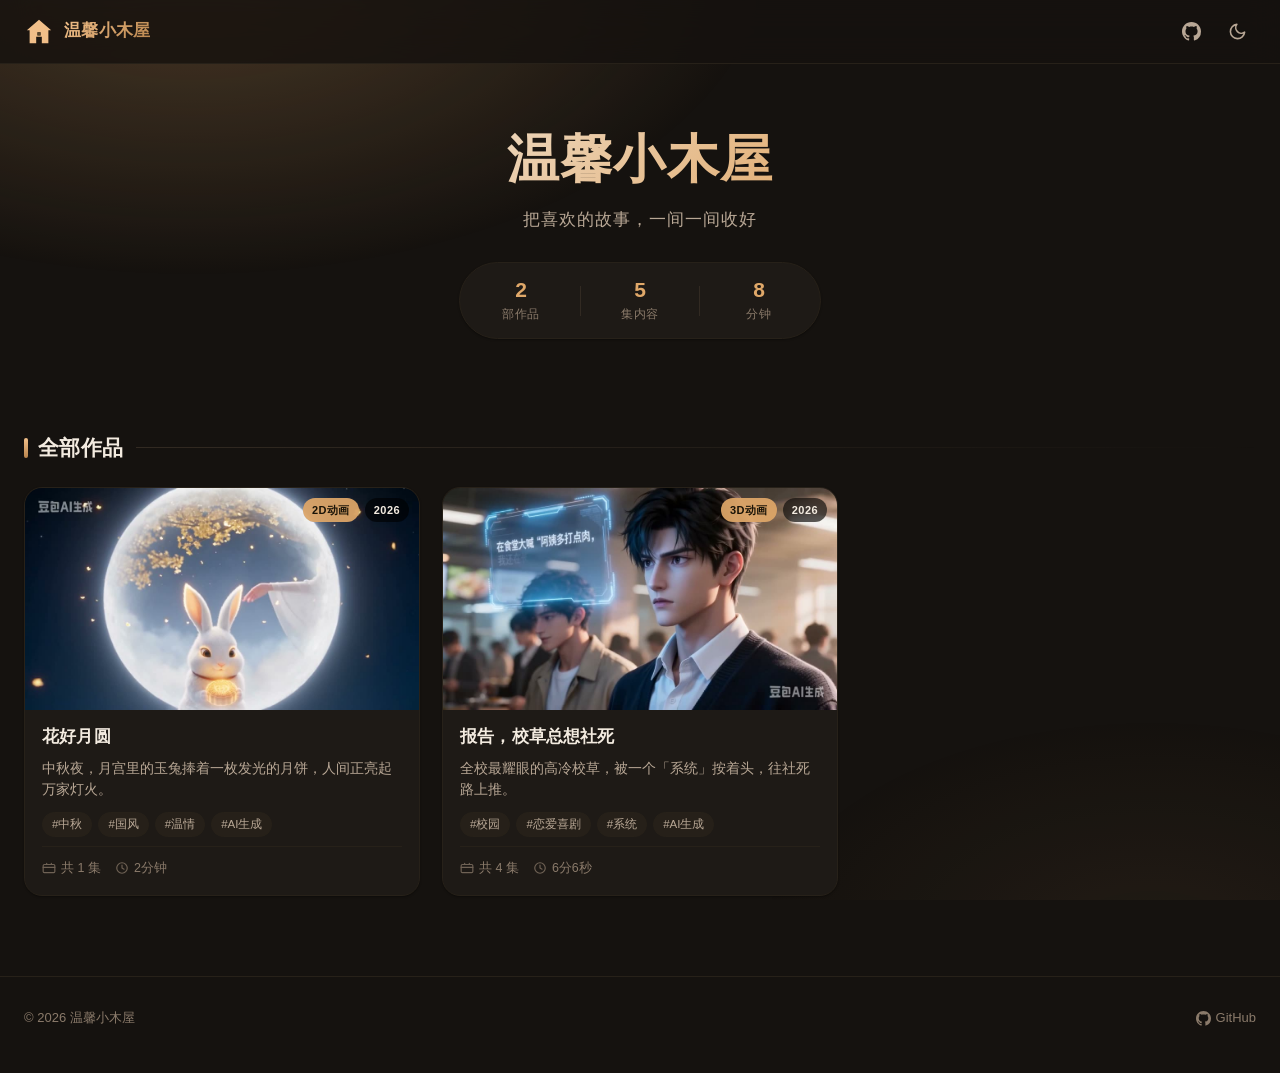
==== commit dc73afea: "新增作品《花好月圆》：中秋主题2D动画短片，2分钟单集" ====
--- a/index.html
+++ b/index.html
@@ -14,7 +14,7 @@
   <meta property="og:description" content="把喜欢的故事，一间一间收好" />
   <meta property="og:url" content="https://hi3612.github.io" />
 
-  <link rel="stylesheet" href="css/style.css?v=12" />
+  <link rel="stylesheet" href="css/style.css?v=14" />
   <link rel="icon" href="data:image/svg+xml,%3Csvg xmlns='http://www.w3.org/2000/svg' viewBox='0 0 32 32'%3E%3Cpath d='M16 3 L29 14 L26 14 L26 28 L19 28 L19 21 L13 21 L13 28 L6 28 L6 14 L3 14 Z' fill='%23e0a869'/%3E%3C/svg%3E" />
 
   <!-- 在页面渲染前就把主题定好，避免闪白 -->
@@ -167,8 +167,8 @@
     </svg>
   </button>
 
-  <script src="js/data.js?v=12"></script>
-  <script src="js/common.js?v=12"></script>
-  <script src="js/home.js?v=12"></script>
+  <script src="js/data.js?v=14"></script>
+  <script src="js/common.js?v=14"></script>
+  <script src="js/home.js?v=14"></script>
 </body>
 </html>
